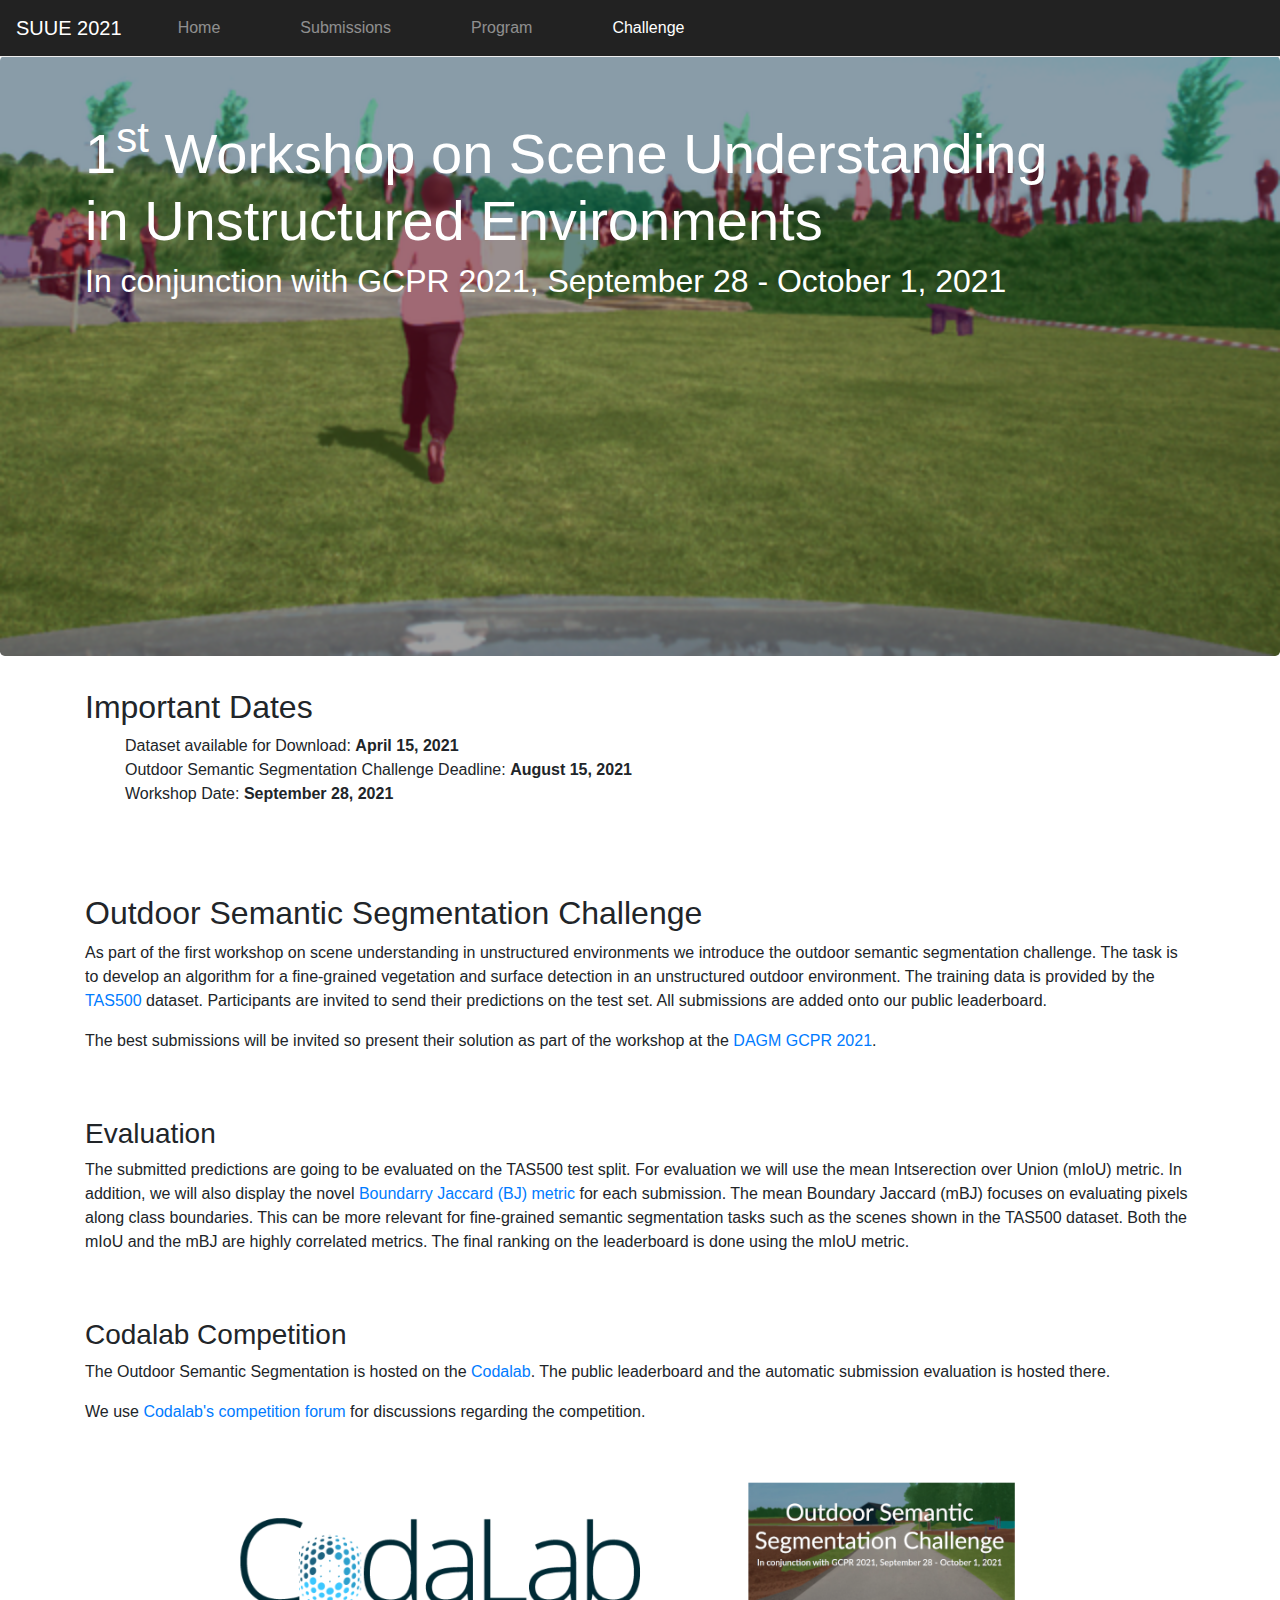
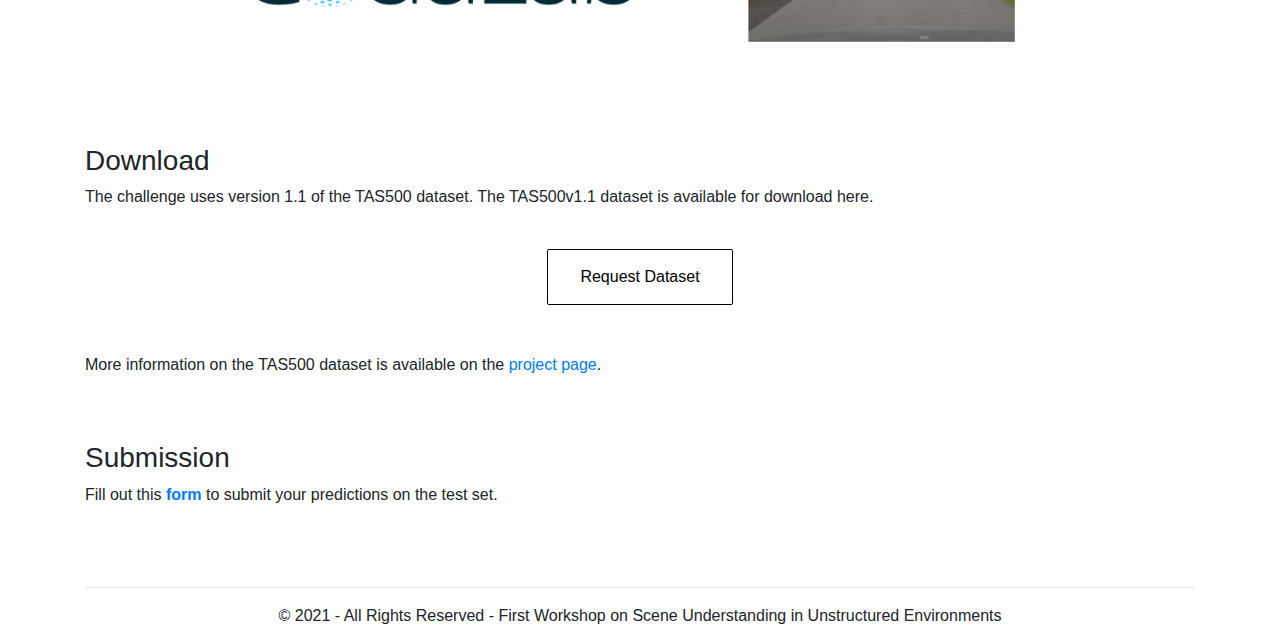
==== challenge.html @ ab9d60f2 "Add the Codalab Competition Link" ====
<!doctype html>
<html lang="en">
  <head>
    <meta charset="utf-8">
    <meta name="viewport" content="width=device-width, initial-scale=1, shrink-to-fit=no">
    <meta name="description" content="">
    <meta name="author" content="">
    <link rel="icon" href="assets/img/favicons/favicon.ico">
    <link rel="apple-touch-icon" sizes="180x180" href="assets/img/favicons/apple-touch-icon.png">
  <link rel="icon" type="image/png" sizes="32x32" href="assets/img/favicons/favicon-32x32.png">
  <link rel="icon" type="image/png" sizes="16x16" href="assets/img/favicons/favicon-16x16.png">
  <link rel="manifest" href="assets/img/favicons/site.webmanifest">

    <title>Scene Understanding in Unstructured Environments</title>

    <!-- Bootstrap core CSS -->
    <link href="css/bootstrap.min.css" rel="stylesheet">

    <!-- Custom styles for this template -->
    <link href="css/jumbotron.css" rel="stylesheet">
  </head>

  <body>

    <nav class="navbar navbar-expand-md navbar-dark fixed-top bg-dark">
      <a class="navbar-brand" href="index.html">SUUE 2021</a>
      <button class="navbar-toggler" type="button" data-toggle="collapse" data-target="#navbarsExampleDefault" aria-controls="navbarsExampleDefault" aria-expanded="false" aria-label="Toggle navigation">
        <span class="navbar-toggler-icon"></span>
      </button>

      <div class="collapse navbar-collapse" id="navbarsExampleDefault">
        <ul class="navbar-nav mr-auto">
          <li class="nav-item">
            <a class="nav-link" href="index.html">Home</a>
          </li>
          <li class="nav-item">
            <a class="nav-link" href="submission.html">Submissions</a>
          </li>
          <li class="nav-item">
            <a class="nav-link" href="program.html">Program</a>
          </li>
          <li class="nav-item active">
            <a class="nav-link" href="#">Challenge <span class="sr-only">(current)</span></a>
          </li>
        </ul>
      </div>
    </nav>

    <main role="main">

      <!-- Main jumbotron for a primary marketing message or call to action -->
      <div class="jumbotron challenge">
        <div class="container">
          <h1 class="display-3"><b>1<sup>st</sup> Workshop on Scene Understanding<br/>in Unstructured Environments</b></h1>
          <h2>In conjunction with GCPR 2021, September 28 - October 1, 2021</h2>
        </div>
      </div>

      <div class="container">
        <!-- Example row of columns -->
        <div class="row">
          <div class="col-md-12">
            <h2>Important Dates</h2>
            <ul>
              <il>Dataset available for Download: <b>April 15, 2021</b><br/></il>
              <il>Outdoor Semantic Segmentation Challenge Deadline: <b>August 15, 2021</b><br/></il>
              <il>Workshop Date: <b>September 28, 2021</b><br/></il>
            </ul><br/><br/><br/>

            <h2>Outdoor Semantic Segmentation Challenge</h2>
            <p>As part of the first workshop on scene understanding in unstructured environments we introduce the outdoor semantic segmentation challenge. The task is to develop an algorithm for a fine-grained vegetation and surface detection in an unstructured outdoor environment. The training data is provided by the <a href="https://www.mucar3.de/icpr2020-tas500/">TAS500</a> dataset. Participants are invited to send their predictions on the test set. All submissions are added onto our public leaderboard.</p>
            <p>The best submissions will be invited so present their solution as part of the workshop at the <a href="https://dagm-gcpr.de/">DAGM GCPR 2021</a>.</p><br/><br/>
            <h3>Evaluation</h3>
            <p>The submitted predictions are going to be evaluated on the TAS500 test split. For evaluation we will use the mean Intserection over Union (mIoU) metric. In addition, we will also display the novel <a href="http://www.irisa.fr/lagadic/pdf/2017_ppniv_fernandezmoral.pdf">Boundarry Jaccard (BJ) metric</a> for each submission. The mean Boundary Jaccard (mBJ) focuses on evaluating pixels along class boundaries. This can be more relevant for fine-grained semantic segmentation tasks such as the scenes shown in the TAS500 dataset. Both the mIoU and the mBJ are highly correlated metrics. The final ranking on the leaderboard is done using the mIoU metric.</p><br/><br/>
            <h3>Codalab Competition</h3>
            <p>The Outdoor Semantic Segmentation is hosted on the <a href="https://competitions.codalab.org/competitions/31086">Codalab</a>. The public leaderboard and the automatic submission evaluation is hosted there.</p>
            <p>We use <a href="https://competitions.codalab.org/forums/27782/">Codalab's competition forum</a> for discussions regarding the competition.</p>
            <a href="https://competitions.codalab.org/competitions/31086"><img style="width: 80%; margin: auto; display: block;" src="assets/img/codalab/competition_logo.png"></a>
            <br/><br/>
            <h3>Download</h3>
            <p>The challenge uses version 1.1 of the TAS500 dataset. The TAS500v1.1 dataset is available for download here.</p>
            <br/>
            <center><button class="button" type="button" onclick="location.href='https://docs.google.com/uc?export=download&id=1dCxJNWGbQT-tbuDTD6nQvmWPwGS9MPwT'">Request Dataset</button></center>
            <br/>
            <br/>
            <p>More information on the TAS500 dataset is available on the <a href="https://www.mucar3.de/icpr2020-tas500/" >project page</a>.</p><br/><br/>
            <h3>Submission</h3>
            <p>Fill out this <a target="_blank" href="https://forms.gle/rkzKBigKftY4SrvT7"><b>form</b></a> to submit your predictions on the test set.</p><br/><br/>
        </div>
        </div>

        <hr>

      </div> <!-- /container -->

    </main>

    <footer class="container d-flex justify-content-center">
      <p>&copy; 2021 - All Rights Reserved - First Workshop on Scene Understanding in Unstructured Environments</p>
    </footer>

    <!-- Bootstrap core JavaScript
    ================================================== -->
    <!-- Placed at the end of the document so the pages load faster -->
    <script src="https://code.jquery.com/jquery-3.2.1.slim.min.js" integrity="sha384-KJ3o2DKtIkvYIK3UENzmM7KCkRr/rE9/Qpg6aAZGJwFDMVNA/GpGFF93hXpG5KkN" crossorigin="anonymous"></script>
    <script>window.jQuery || document.write('<script src="assets/js/vendor/jquery-slim.min.js"><\/script>')</script>
    <script src="assets/js/vendor/popper.min.js"></script>
    <script src="js/bootstrap.min.js"></script>
  </body>
</html>
---- css/jumbotron.css ----
/* Move down content because we have a fixed navbar that is 3.5rem tall */
body {
  padding-top: 3.5rem;
  font-family: 'Lato', sans-serif;
}

.jumbotron {
  padding: 2rem 1rem;
  margin-bottom: 2rem;
  background-position: center;
  background-size: cover;
  border-radius: 0.3rem;
  color: white;
}

@media (min-width: 576px) {
  .jumbotron {
    padding: 4rem 2rem;
    height: 600px;
  }
}

a:hover {
  text-decoration: none;
  text-shadow: -.25px -.25px 0 black, 
                .25px .25px black;
}

.index {
  background-image: url("../assets/img/hero_index.png");
}

.submission {
  background-image: url("../assets/img/hero_challenge.png");
}

.program {
  background-image: url("../assets/img/hero_program.png");
}

.challenge {
  background-image: url("../assets/img/hero_challenge.png");
}

.navbar {
  background-color: #222222 !important;
  border-bottom: 1px solid #eeeeee;
}

.navbar-brand {
  font-weight: 300;
}

.display-3 {
  font-size: 3.5em;
}


.navbar li {
  padding: 0em 2em;
}

.button {
  background-color: white; 
  border: 1px solid black;
  border-radius: 2px;
  color: black;
  padding: 15px 32px;
  text-align: center;
  text-decoration: none;
  display: inline-block;
  font-size: 16px;
  transition-duration: 0.4s;
}

.button:hover {
  background-color: black; /* Green */
  color: white;
}

.speaker.row {
  padding-bottom: 2em;
}

.speaker-image {
  border-radius: 20%;
  max-width: 180px;
}

@media (min-width: 768px) {
  .speaker-text {
    position: absolute;
    top: 45%;
  }
  
  .speaker-line-top {
    position: relative;
    top: 15%;
  }
  
  .speaker-line-bottom {
    position: relative;
    top: 70%;
  }
}

@media (min-width: 768px) and (max-width: 991.98px) { 
  .speaker-image {
    max-width: 140px;
  }
}

@media (max-width: 767.98px) { 
  .speaker-image {
    display: block;
    margin-left: auto;
    margin-right: auto;
    max-width: 140px;
  }

  .speaker-text {
    text-align: center;
    padding: 1em;
  }

  .speaker-line-top, .speaker-line-bottom {
    display: none;
  }
}
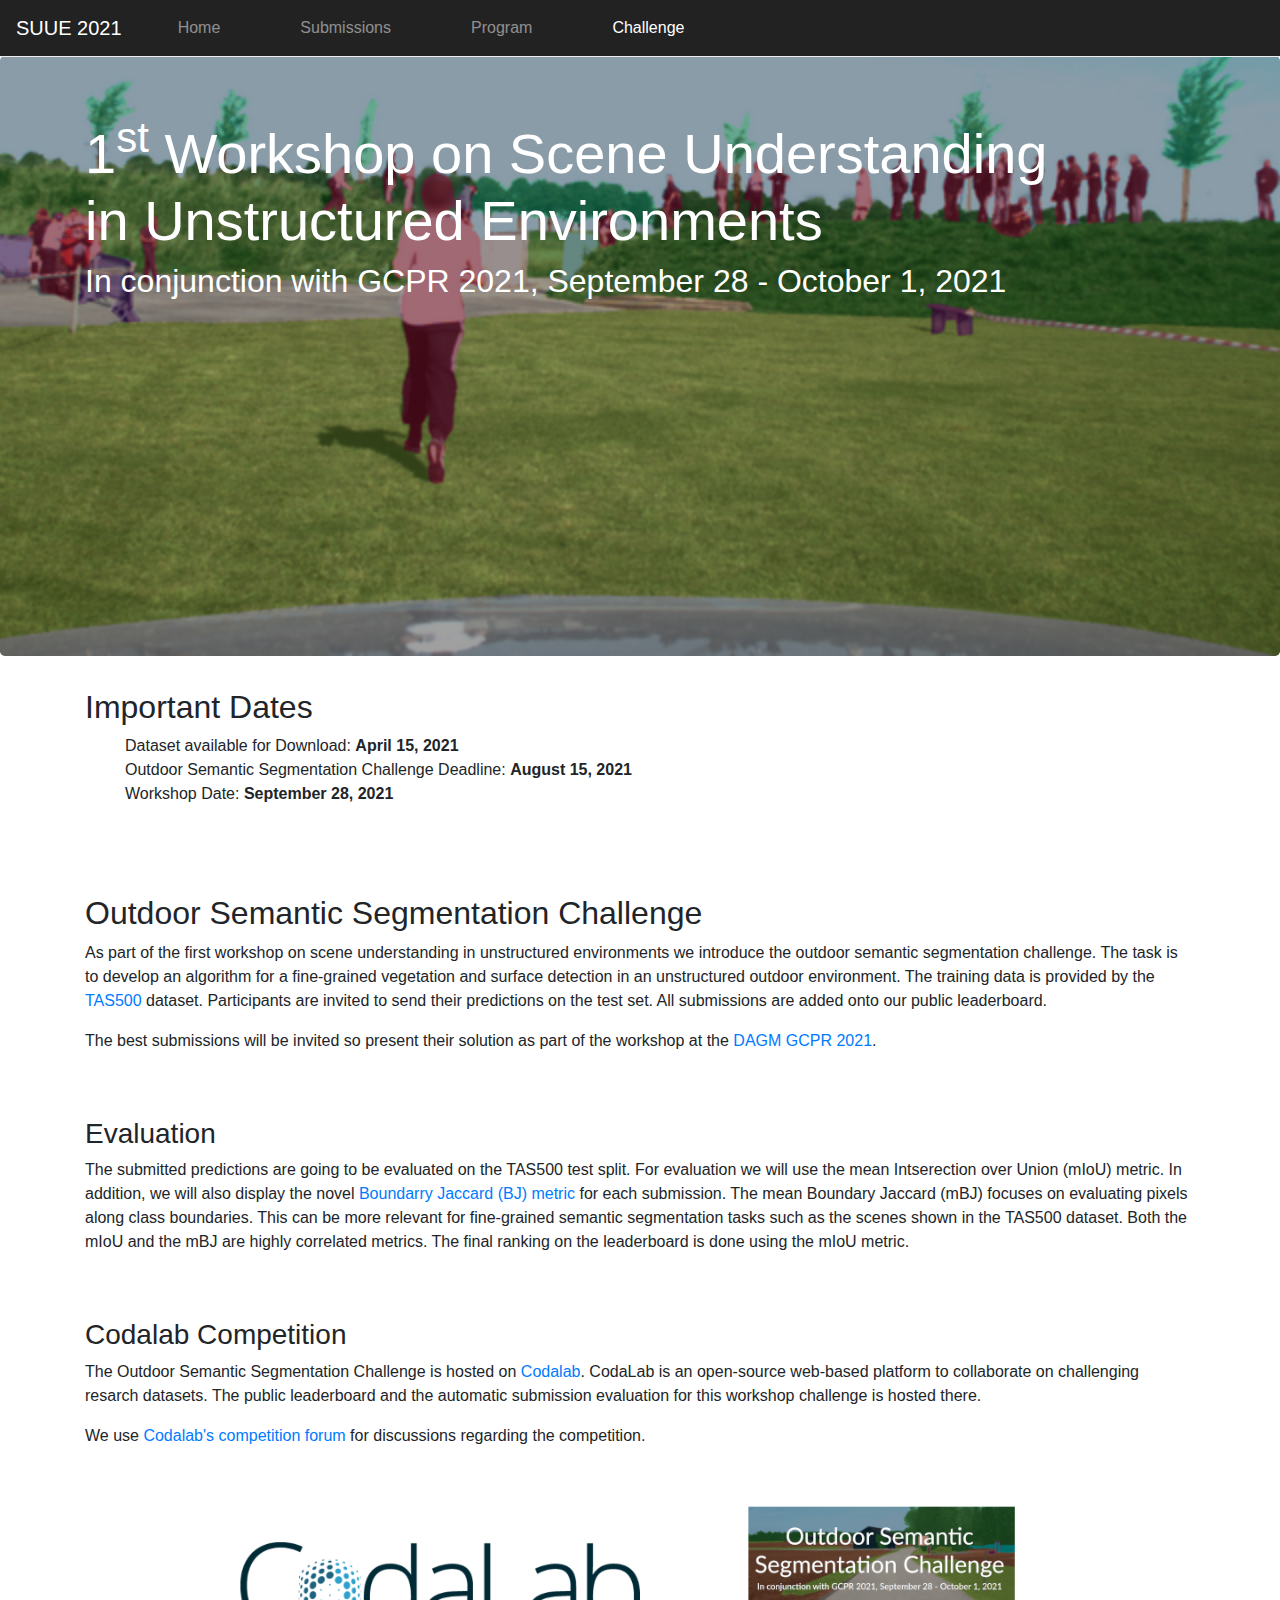
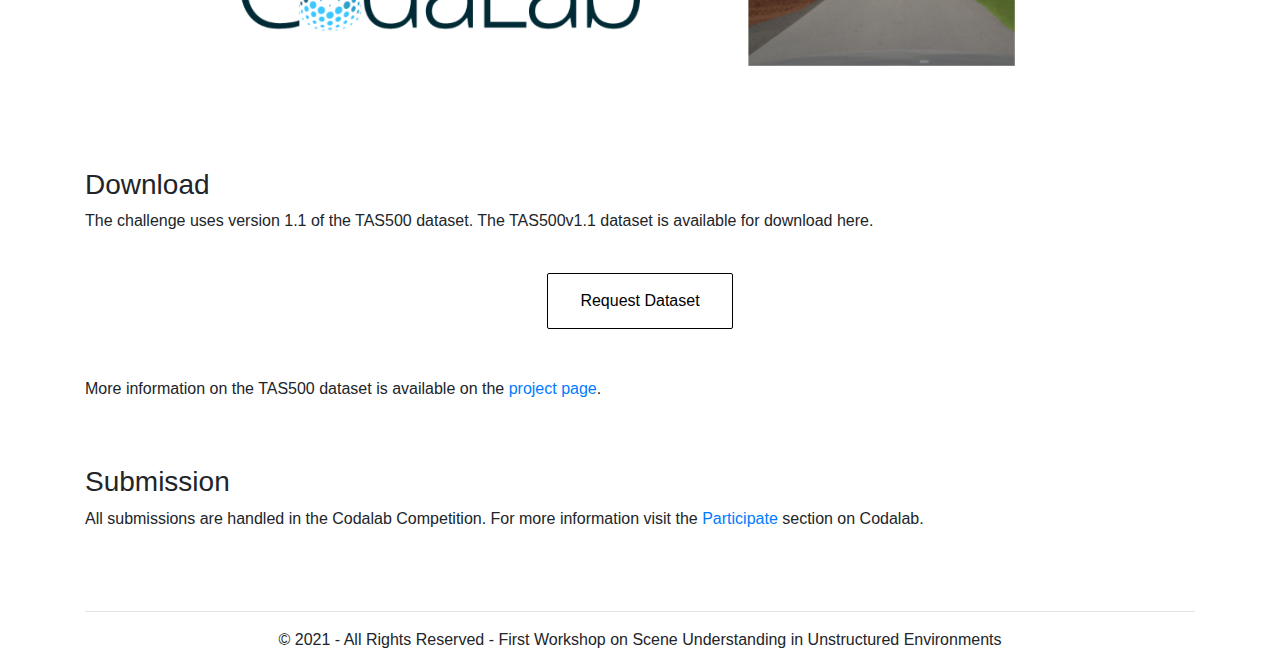
==== commit 99a3c859: "fix typos on Challenge page" ====
--- a/challenge.html
+++ b/challenge.html
@@ -73,7 +73,7 @@
             <h3>Evaluation</h3>
             <p>The submitted predictions are going to be evaluated on the TAS500 test split. For evaluation we will use the mean Intserection over Union (mIoU) metric. In addition, we will also display the novel <a href="http://www.irisa.fr/lagadic/pdf/2017_ppniv_fernandezmoral.pdf">Boundarry Jaccard (BJ) metric</a> for each submission. The mean Boundary Jaccard (mBJ) focuses on evaluating pixels along class boundaries. This can be more relevant for fine-grained semantic segmentation tasks such as the scenes shown in the TAS500 dataset. Both the mIoU and the mBJ are highly correlated metrics. The final ranking on the leaderboard is done using the mIoU metric.</p><br/><br/>
             <h3>Codalab Competition</h3>
-            <p>The Outdoor Semantic Segmentation is hosted on the <a href="https://competitions.codalab.org/competitions/31086">Codalab</a>. The public leaderboard and the automatic submission evaluation is hosted there.</p>
+            <p>The Outdoor Semantic Segmentation Challenge is hosted on <a href="https://competitions.codalab.org/competitions/31086">Codalab</a>. CodaLab is an open-source web-based platform to collaborate on challenging resarch datasets. The public leaderboard and the automatic submission evaluation for this workshop challenge is hosted there.</p>
             <p>We use <a href="https://competitions.codalab.org/forums/27782/">Codalab's competition forum</a> for discussions regarding the competition.</p>
             <a href="https://competitions.codalab.org/competitions/31086"><img style="width: 80%; margin: auto; display: block;" src="assets/img/codalab/competition_logo.png"></a>
             <br/><br/>
@@ -85,7 +85,7 @@
             <br/>
             <p>More information on the TAS500 dataset is available on the <a href="https://www.mucar3.de/icpr2020-tas500/" >project page</a>.</p><br/><br/>
             <h3>Submission</h3>
-            <p>Fill out this <a target="_blank" href="https://forms.gle/rkzKBigKftY4SrvT7"><b>form</b></a> to submit your predictions on the test set.</p><br/><br/>
+            <p>All submissions are handled in the Codalab Competition. For more information visit the <a href="https://competitions.codalab.org/competitions/31086#participate-get_data">Participate</a> section on Codalab.</p><br/><br/>
         </div>
         </div>
 
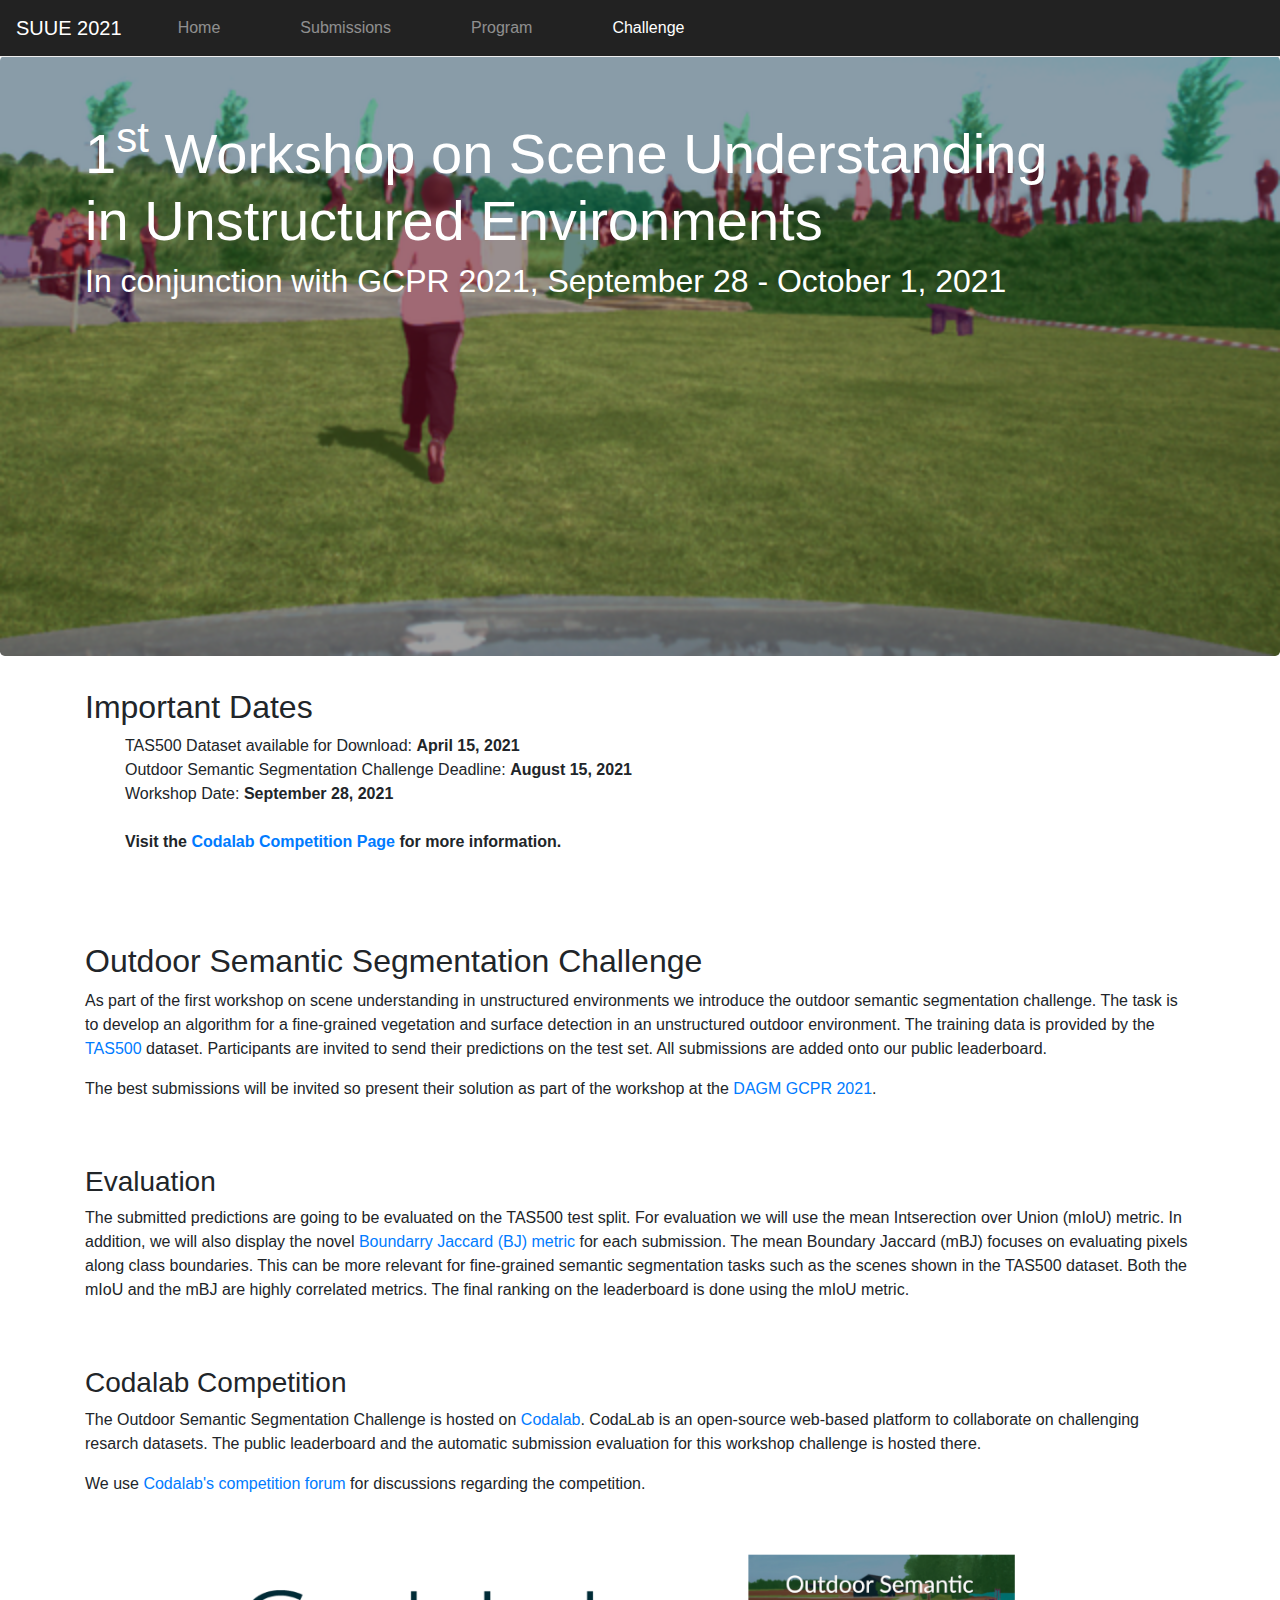
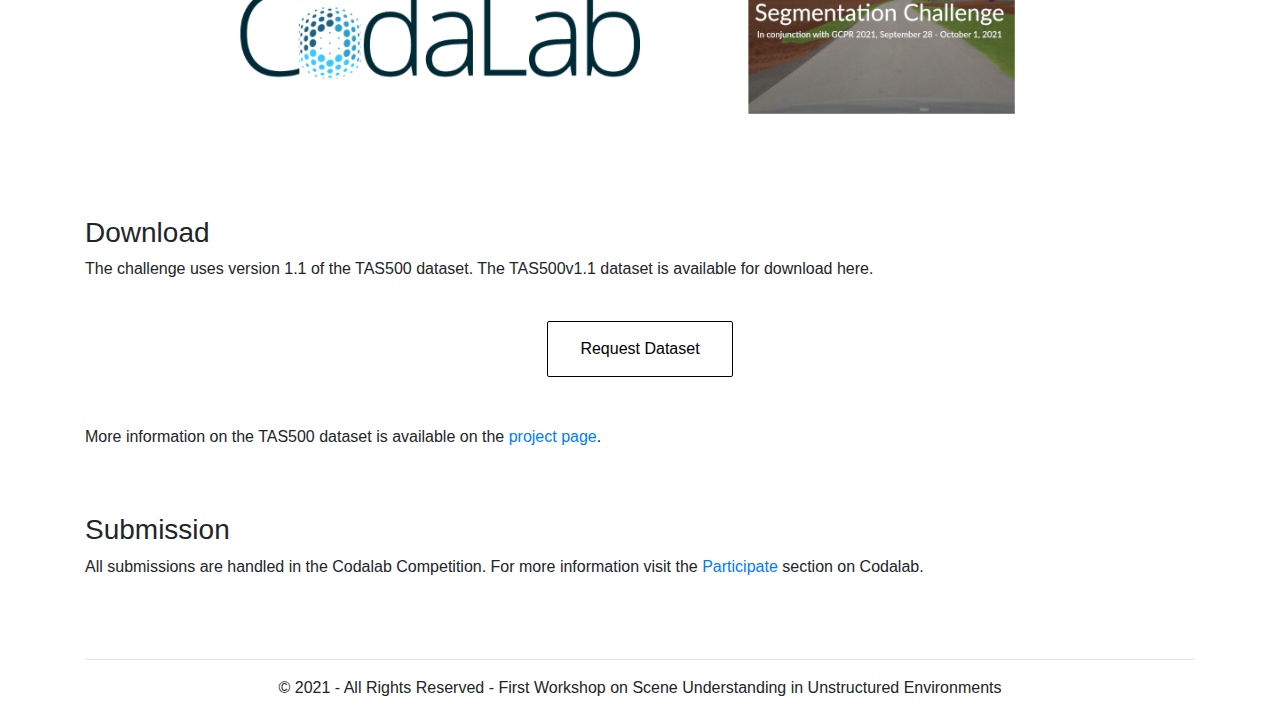
==== commit fcaad57d: "Add CMT link and more info on the expected submission format." ====
--- a/challenge.html
+++ b/challenge.html
@@ -62,9 +62,10 @@
           <div class="col-md-12">
             <h2>Important Dates</h2>
             <ul>
-              <il>Dataset available for Download: <b>April 15, 2021</b><br/></il>
+              <il>TAS500 Dataset available for Download: <b>April 15, 2021</b><br/></il>
               <il>Outdoor Semantic Segmentation Challenge Deadline: <b>August 15, 2021</b><br/></il>
-              <il>Workshop Date: <b>September 28, 2021</b><br/></il>
+              <il>Workshop Date: <b>September 28, 2021</b><br/><br/></il>
+              <il><b>Visit the <a href="https://competitions.codalab.org/competitions/31086">Codalab Competition Page</a> for more information.</b></il>
             </ul><br/><br/><br/>
 
             <h2>Outdoor Semantic Segmentation Challenge</h2>
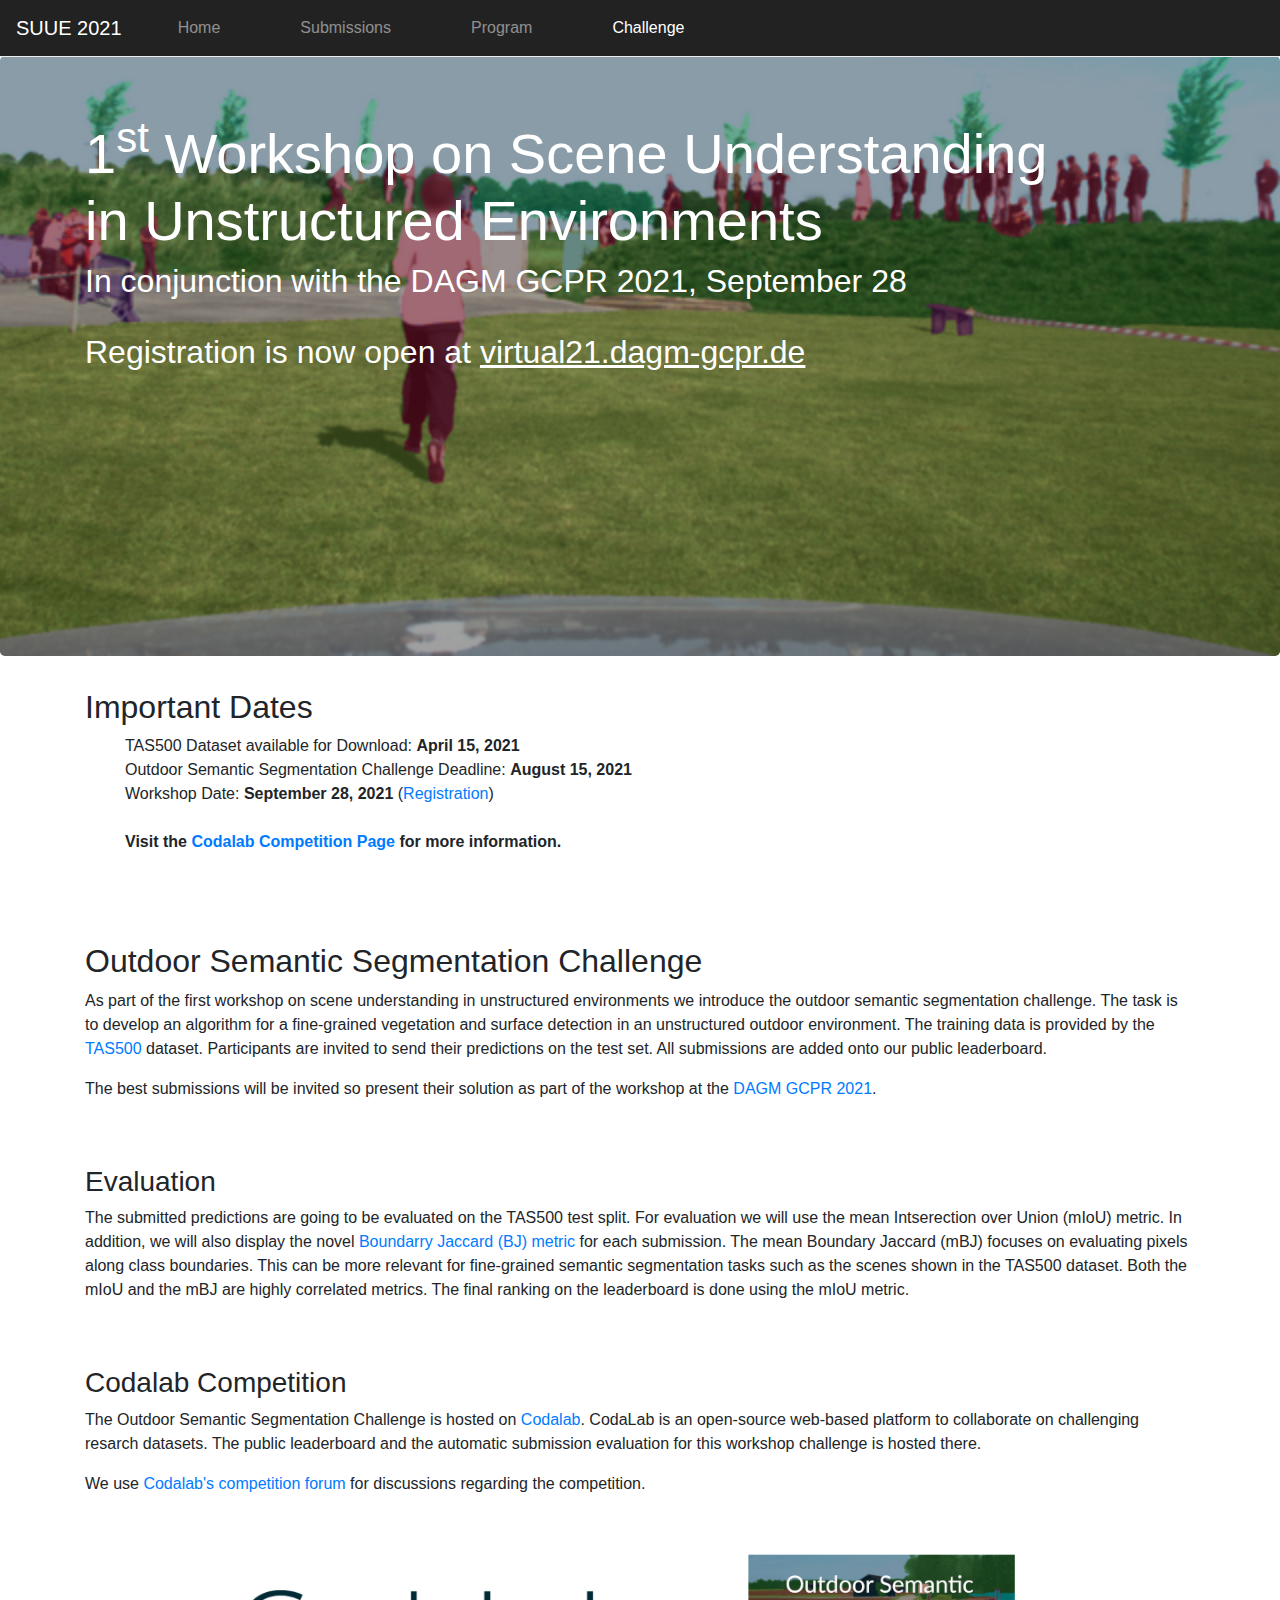
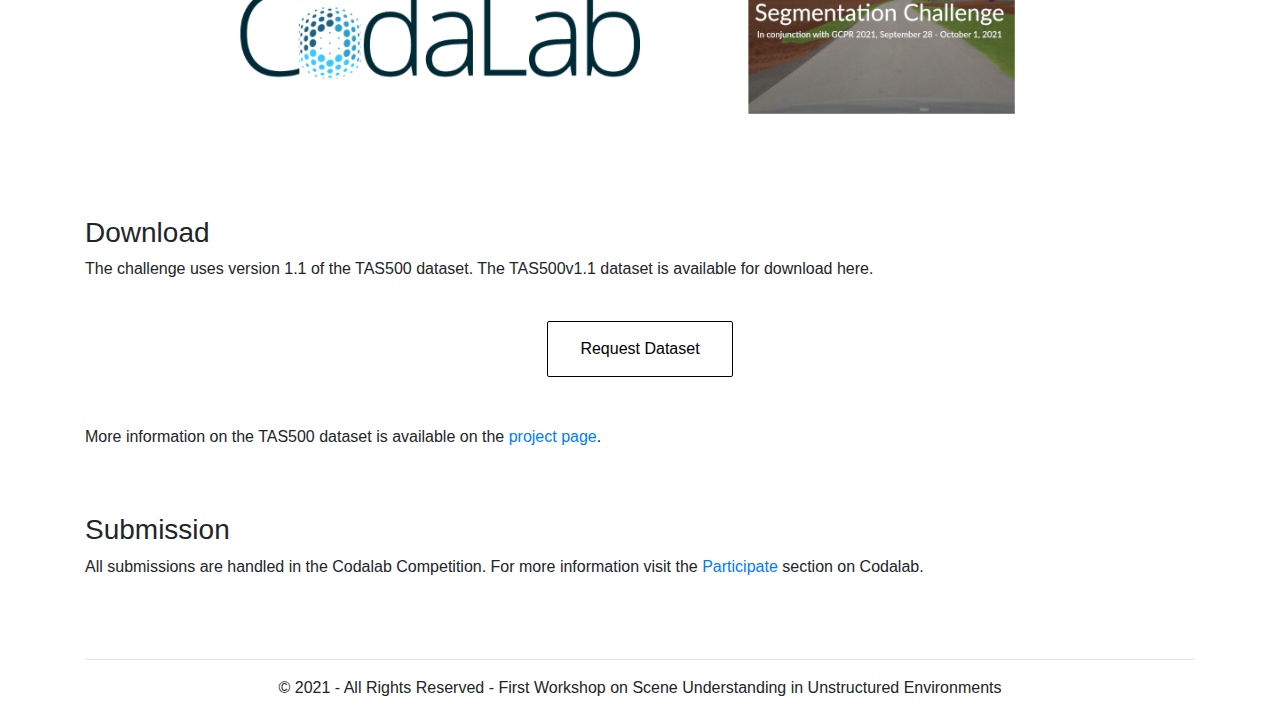
==== commit 3fae6055: "Add the DAGM GCPR 2021 registration link" ====
--- a/challenge.html
+++ b/challenge.html
@@ -5,6 +5,14 @@
     <meta name="viewport" content="width=device-width, initial-scale=1, shrink-to-fit=no">
     <meta name="description" content="">
     <meta name="author" content="">
+    <meta property="og:title" content="GCPR 2021 Workshop on Scene Understanding in Unstructured Environments">
+    <meta property="og:description" content="We invite submissions of 3 page extended abstracts on research ideas and publications you would like to present as part of the workshop.">
+    <meta property="og:image" content="https://unstructured-scene-understanding.com/assets/img/suue-twitter.png">
+    <meta property="og:url" content="https://unstructured-scene-understanding.com/challenge.html">
+    <meta name="twitter:title" content="GCPR 2021 Workshop on Scene Understanding in Unstructured Environments">
+    <meta name="twitter:description" content="We invite submissions of 3 page extended abstracts on research ideas and publications you would like to present as part of the workshop.">
+    <meta name="twitter:image" content="https://unstructured-scene-understanding.com/assets/img/suue-twitter.png">
+    <meta name="twitter:card" content="summary_large_image">
     <link rel="icon" href="assets/img/favicons/favicon.ico">
     <link rel="apple-touch-icon" sizes="180x180" href="assets/img/favicons/apple-touch-icon.png">
   <link rel="icon" type="image/png" sizes="32x32" href="assets/img/favicons/favicon-32x32.png">
@@ -52,7 +60,8 @@
       <div class="jumbotron challenge">
         <div class="container">
           <h1 class="display-3"><b>1<sup>st</sup> Workshop on Scene Understanding<br/>in Unstructured Environments</b></h1>
-          <h2>In conjunction with GCPR 2021, September 28 - October 1, 2021</h2>
+          <h2>In conjunction with the DAGM GCPR 2021, September 28</h2><br/>
+          <h2>Registration is now open at <a style="color: white; text-decoration: underline;" target=”_blank” href="https://virtual21.dagm-gcpr.de/">virtual21.dagm-gcpr.de</a></h2>
         </div>
       </div>
 
@@ -64,7 +73,7 @@
             <ul>
               <il>TAS500 Dataset available for Download: <b>April 15, 2021</b><br/></il>
               <il>Outdoor Semantic Segmentation Challenge Deadline: <b>August 15, 2021</b><br/></il>
-              <il>Workshop Date: <b>September 28, 2021</b><br/><br/></il>
+              <il>Workshop Date: <b>September 28, 2021</b> (<a target=”_blank” href="https://virtual21.dagm-gcpr.de/">Registration</a>)<br/><br/></il>
               <il><b>Visit the <a href="https://competitions.codalab.org/competitions/31086">Codalab Competition Page</a> for more information.</b></il>
             </ul><br/><br/><br/>
 
--- a/css/jumbotron.css
+++ b/css/jumbotron.css
@@ -127,3 +127,7 @@
     display: none;
   }
 }
+
+.table.schedule td, th {
+  text-align: center;
+}
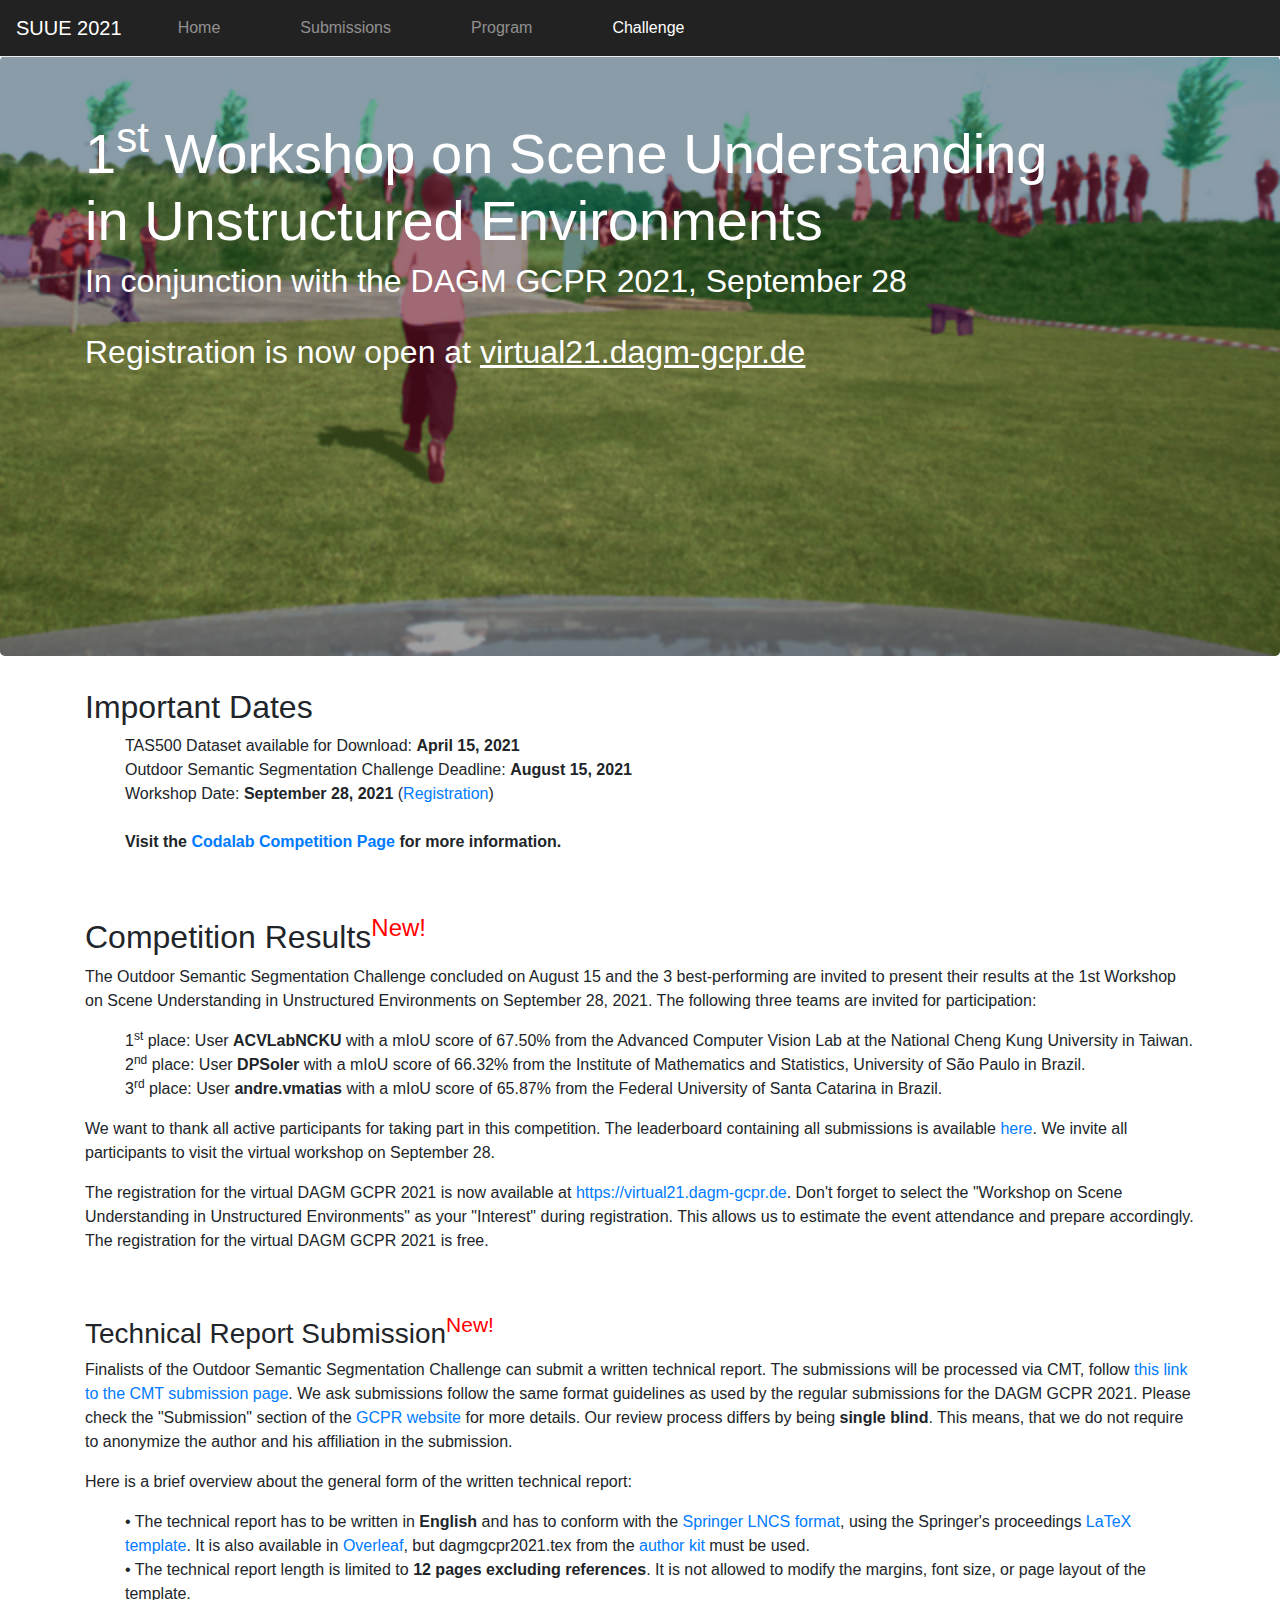
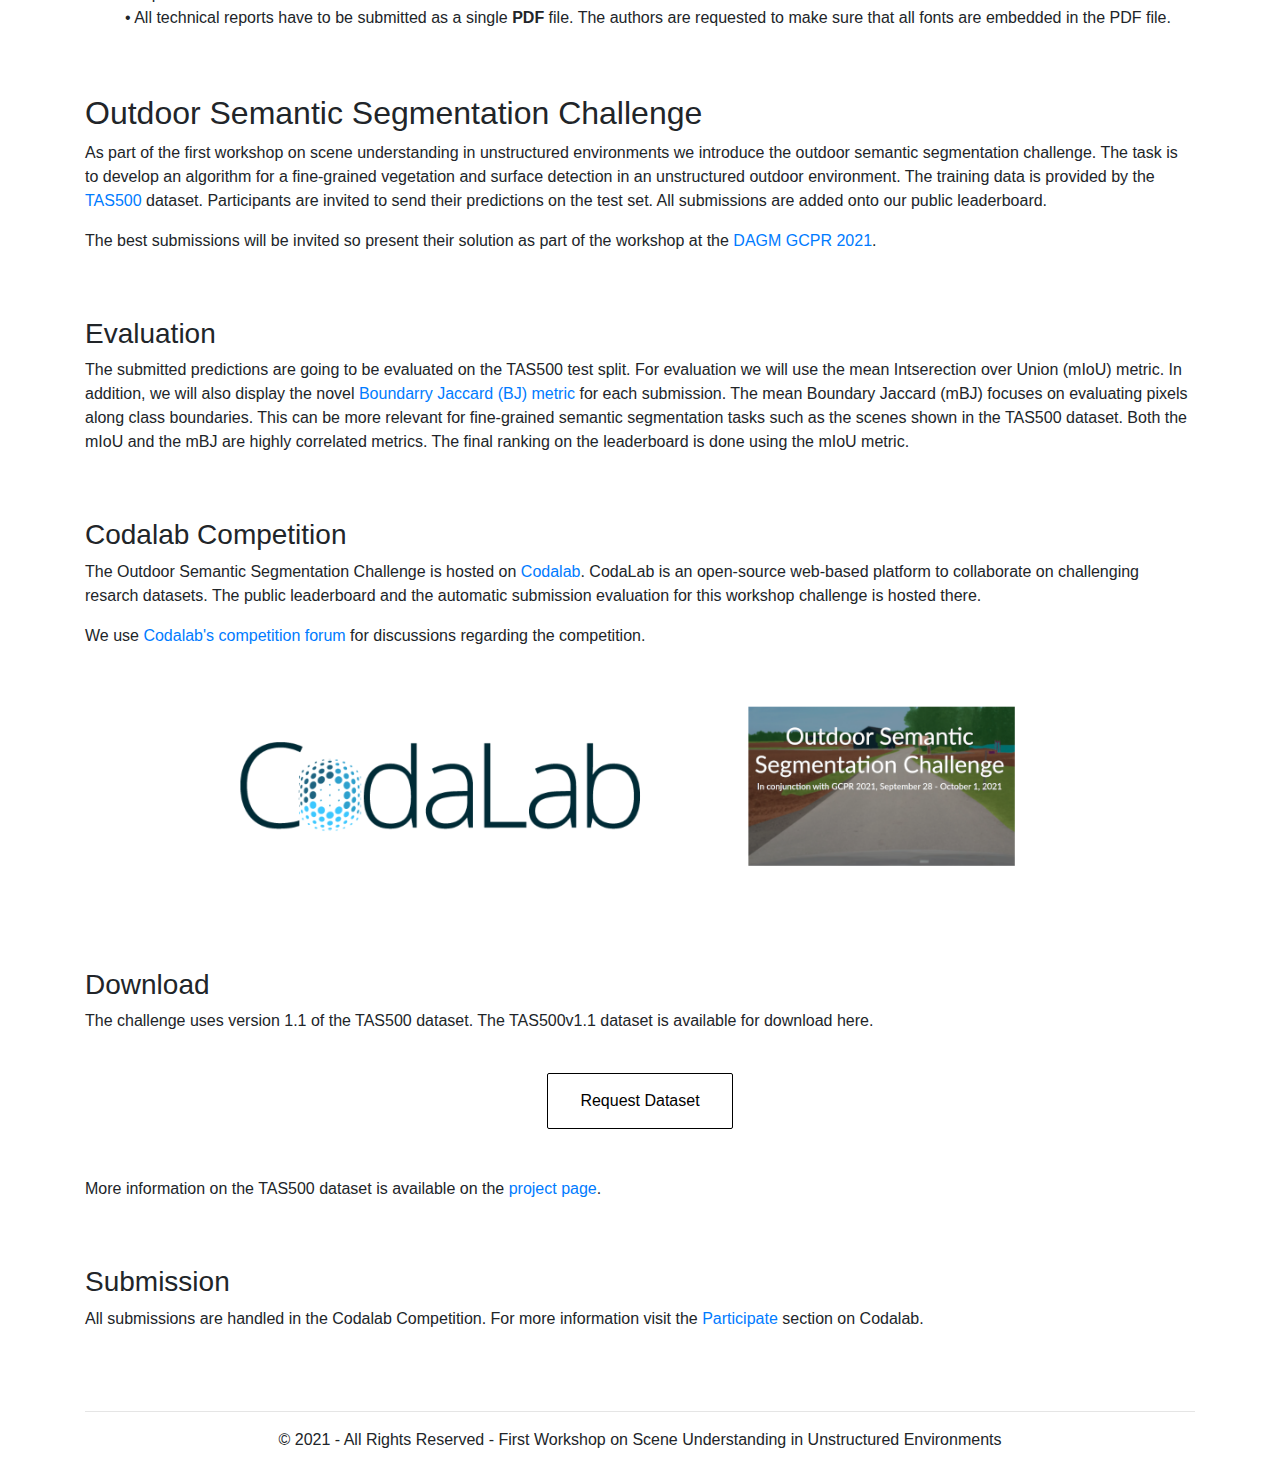
==== commit 8ab54e91: "Add competition results & report submission instructions" ====
--- a/challenge.html
+++ b/challenge.html
@@ -75,8 +75,25 @@
               <il>Outdoor Semantic Segmentation Challenge Deadline: <b>August 15, 2021</b><br/></il>
               <il>Workshop Date: <b>September 28, 2021</b> (<a target=”_blank” href="https://virtual21.dagm-gcpr.de/">Registration</a>)<br/><br/></il>
               <il><b>Visit the <a href="https://competitions.codalab.org/competitions/31086">Codalab Competition Page</a> for more information.</b></il>
-            </ul><br/><br/><br/>
-
+            </ul><br/><br/>
+            <h2>Competition Results<sup style="color:red;">New!</sup></h2>
+            <p>The Outdoor Semantic Segmentation Challenge concluded on August 15 and the 3 best-performing are invited to present their results at the 1st Workshop on Scene Understanding in Unstructured Environments on September 28, 2021. The following three teams are invited for participation:</p>
+            <ul>
+              <il>1<sup>st</sup> place: User <b>ACVLabNCKU</b> with a mIoU score of 67.50% from the Advanced Computer Vision Lab at the National Cheng Kung University in Taiwan.<br/></il>
+              <il>2<sup>nd</sup> place: User <b>DPSoler</b> with a mIoU score of 66.32% from the Institute of Mathematics and Statistics, University of São Paulo in Brazil.<br/></il>
+              <il>3<sup>rd</sup> place: User <b>andre.vmatias</b> with a mIoU score of 65.87% from the Federal University of Santa Catarina in Brazil.<br/></il>
+            </ul>
+            <p>We want to thank all active participants for taking part in this competition. The leaderboard containing all submissions is available <a href="https://competitions.codalab.org/competitions/31086#results" target="_blank">here</a>. We invite all participants to visit the virtual workshop on September 28.</p>
+            <p>The registration for the virtual DAGM GCPR 2021 is now available at <a target=”_blank” href="https://virtual21.dagm-gcpr.de/">https://virtual21.dagm-gcpr.de</a>. Don't forget to select the "Workshop on Scene Understanding in Unstructured Environments" as your "Interest" during registration. This allows us to estimate the event attendance and prepare accordingly. The registration for the virtual DAGM GCPR 2021 is free.</p><br/><br/>
+            <h3>Technical Report Submission<sup style="color:red;">New!</sup></h3>
+            <p>Finalists of the Outdoor Semantic Segmentation Challenge can submit a written technical report. The submissions will be processed via CMT, follow <a href="https://cmt3.research.microsoft.com/OSSC2021" target="_blank">this link to the CMT submission page</a>. We ask submissions follow the same format guidelines as used by the regular submissions for the DAGM GCPR 2021. Please check the "Submission" section of the <a href="https://dagm-gcpr.de/">GCPR website</a> for more details. Our review process differs by being <b>single blind</b>. This means, that we do not require to anonymize the author and his affiliation in the submission.</p>
+            <p>Here is a brief overview about the general form of the written technical report:</p>
+            <ul>
+              <il>&bull; The technical report has to be written in <b>English</b> and has to conform with the <a href="https://www.springer.com/de/it-informatik/lncs/conference-proceedings-guidelines" target="_blank">Springer LNCS format</a>, using the Springer's proceedings <a href="https://dagm-gcpr.de/data/FastReview_DAGMGCPR2021.zip">LaTeX template</a>. It is also available in <a href="https://www.overleaf.com/latex/templates/springer-lecture-notes-in-computer-science/kzwwpvhwnvfj#.WsdHOy5uZpg">Overleaf</a>, but dagmgcpr2021.tex from the <a href="https://dagm-gcpr.de/data/XXX.zip">author kit</a> must be used.<br/></il>
+              <il>&bull; The technical report length is limited to <b>12 pages excluding references</b>. It is not allowed to modify the margins, font size, or page layout of the template.<br/></il>
+              <il>&bull; All technical reports have to be submitted as a single <b>PDF</b> file. The authors are requested to make sure that all fonts are embedded in the PDF file.<br/></il>
+            </ul>
+            <br/><br/>
             <h2>Outdoor Semantic Segmentation Challenge</h2>
             <p>As part of the first workshop on scene understanding in unstructured environments we introduce the outdoor semantic segmentation challenge. The task is to develop an algorithm for a fine-grained vegetation and surface detection in an unstructured outdoor environment. The training data is provided by the <a href="https://www.mucar3.de/icpr2020-tas500/">TAS500</a> dataset. Participants are invited to send their predictions on the test set. All submissions are added onto our public leaderboard.</p>
             <p>The best submissions will be invited so present their solution as part of the workshop at the <a href="https://dagm-gcpr.de/">DAGM GCPR 2021</a>.</p><br/><br/>
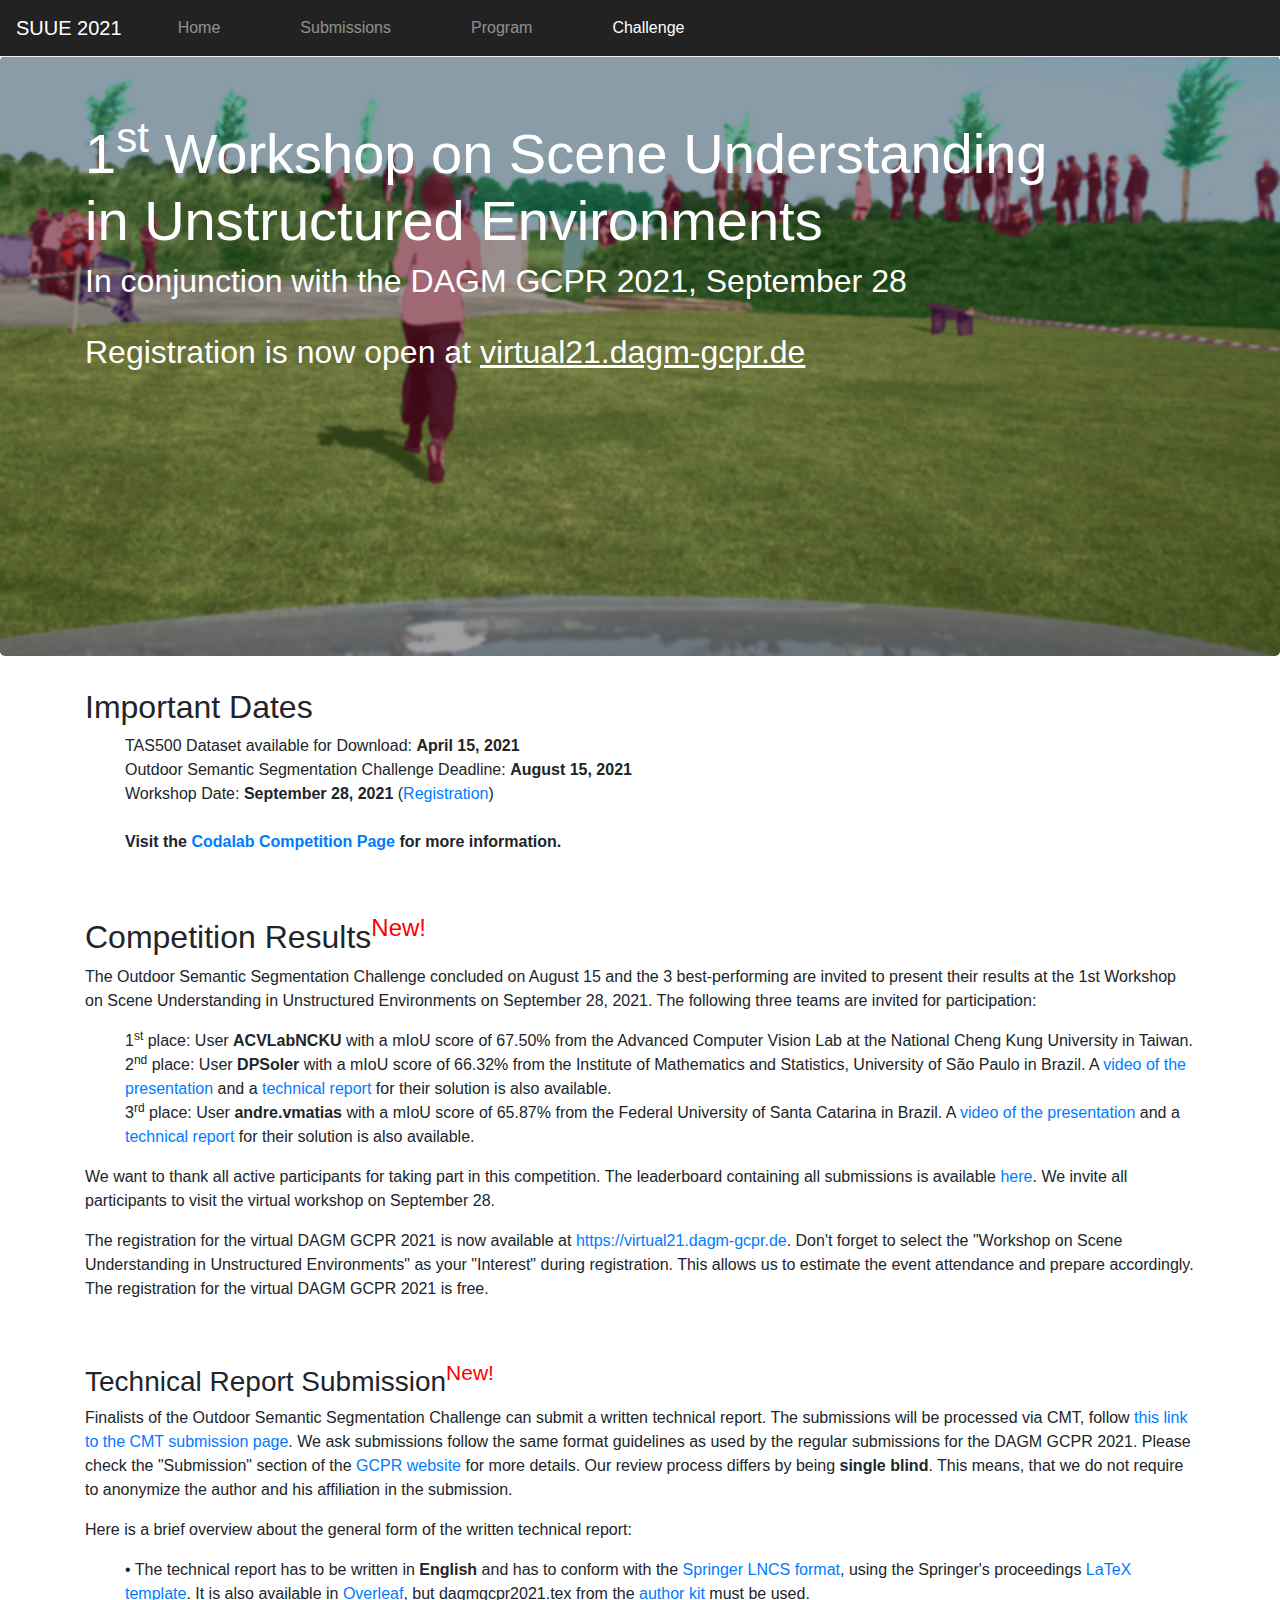
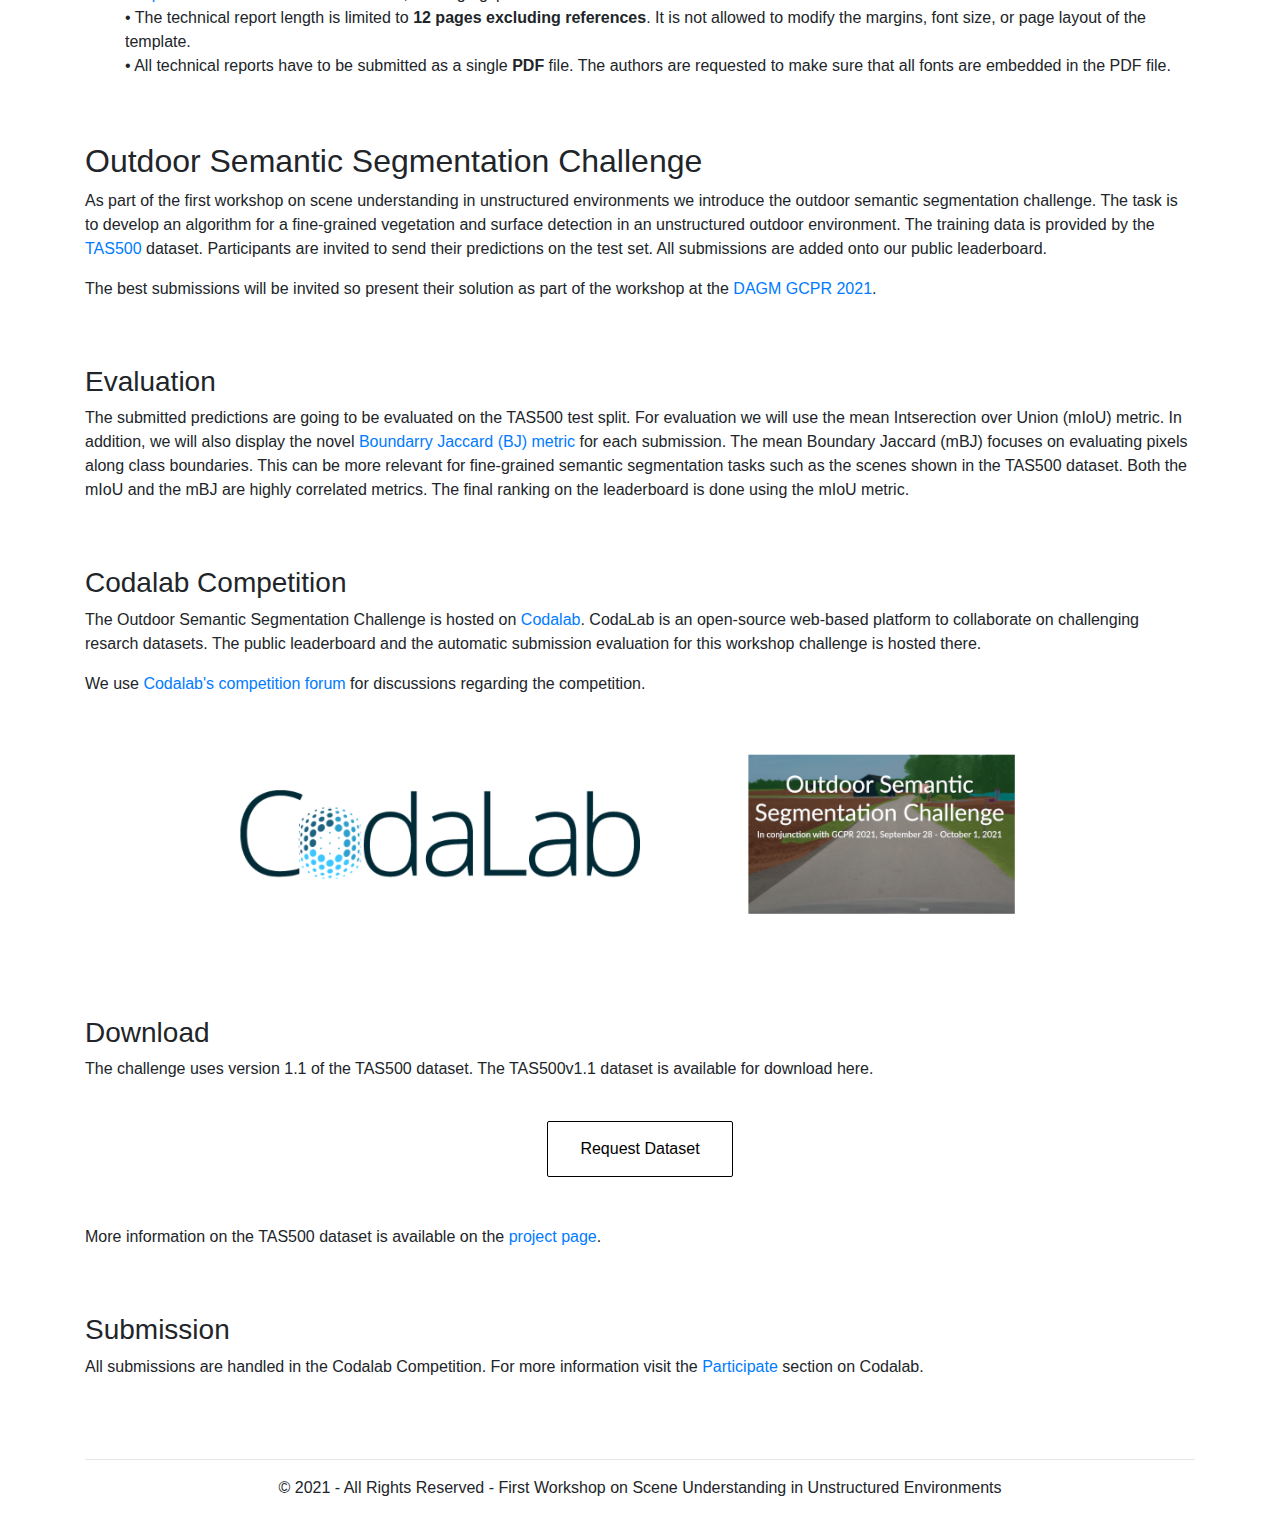
==== commit d6541532: "add links to the SUUE YouTube channel and the technical reports." ====
--- a/challenge.html
+++ b/challenge.html
@@ -80,8 +80,8 @@
             <p>The Outdoor Semantic Segmentation Challenge concluded on August 15 and the 3 best-performing are invited to present their results at the 1st Workshop on Scene Understanding in Unstructured Environments on September 28, 2021. The following three teams are invited for participation:</p>
             <ul>
               <il>1<sup>st</sup> place: User <b>ACVLabNCKU</b> with a mIoU score of 67.50% from the Advanced Computer Vision Lab at the National Cheng Kung University in Taiwan.<br/></il>
-              <il>2<sup>nd</sup> place: User <b>DPSoler</b> with a mIoU score of 66.32% from the Institute of Mathematics and Statistics, University of São Paulo in Brazil.<br/></il>
-              <il>3<sup>rd</sup> place: User <b>andre.vmatias</b> with a mIoU score of 65.87% from the Federal University of Santa Catarina in Brazil.<br/></il>
+              <il>2<sup>nd</sup> place: User <b>DPSoler</b> with a mIoU score of 66.32% from the Institute of Mathematics and Statistics, University of São Paulo in Brazil. A <a href="https://youtu.be/20X7agz-6rs">video of the presentation</a> and a <a href="assets/pdf/Outdoor_SemSeg_TechReport.pdf">technical report</a> for their solution is also available.<br/></il>
+              <il>3<sup>rd</sup> place: User <b>andre.vmatias</b> with a mIoU score of 65.87% from the Federal University of Santa Catarina in Brazil. A <a href="https://youtu.be/flckYnUJbLk">video of the presentation</a> and a <a href="assets/pdf/DeepUFSC_DAGM_Paper.pdf">technical report</a> for their solution is also available.<br/></il>
             </ul>
             <p>We want to thank all active participants for taking part in this competition. The leaderboard containing all submissions is available <a href="https://competitions.codalab.org/competitions/31086#results" target="_blank">here</a>. We invite all participants to visit the virtual workshop on September 28.</p>
             <p>The registration for the virtual DAGM GCPR 2021 is now available at <a target=”_blank” href="https://virtual21.dagm-gcpr.de/">https://virtual21.dagm-gcpr.de</a>. Don't forget to select the "Workshop on Scene Understanding in Unstructured Environments" as your "Interest" during registration. This allows us to estimate the event attendance and prepare accordingly. The registration for the virtual DAGM GCPR 2021 is free.</p><br/><br/>
--- a/css/jumbotron.css
+++ b/css/jumbotron.css
@@ -87,10 +87,18 @@
   max-width: 180px;
 }
 
+.speaker-video {
+  font-size: large;
+}
+
 @media (min-width: 768px) {
   .speaker-text {
     position: absolute;
     top: 45%;
+  }
+
+  .speaker-video {
+    padding-left: 10em;
   }
   
   .speaker-line-top {
@@ -100,7 +108,7 @@
   
   .speaker-line-bottom {
     position: relative;
-    top: 70%;
+    top: 80%;
   }
 }
 
@@ -130,4 +138,13 @@
 
 .table.schedule td, th {
   text-align: center;
+  vertical-align: middle !important;
 }
+
+.schedule span.authors {
+  font-size: 14px;
+}
+
+.schedule span.resources {
+  font-size: larger;
+}
